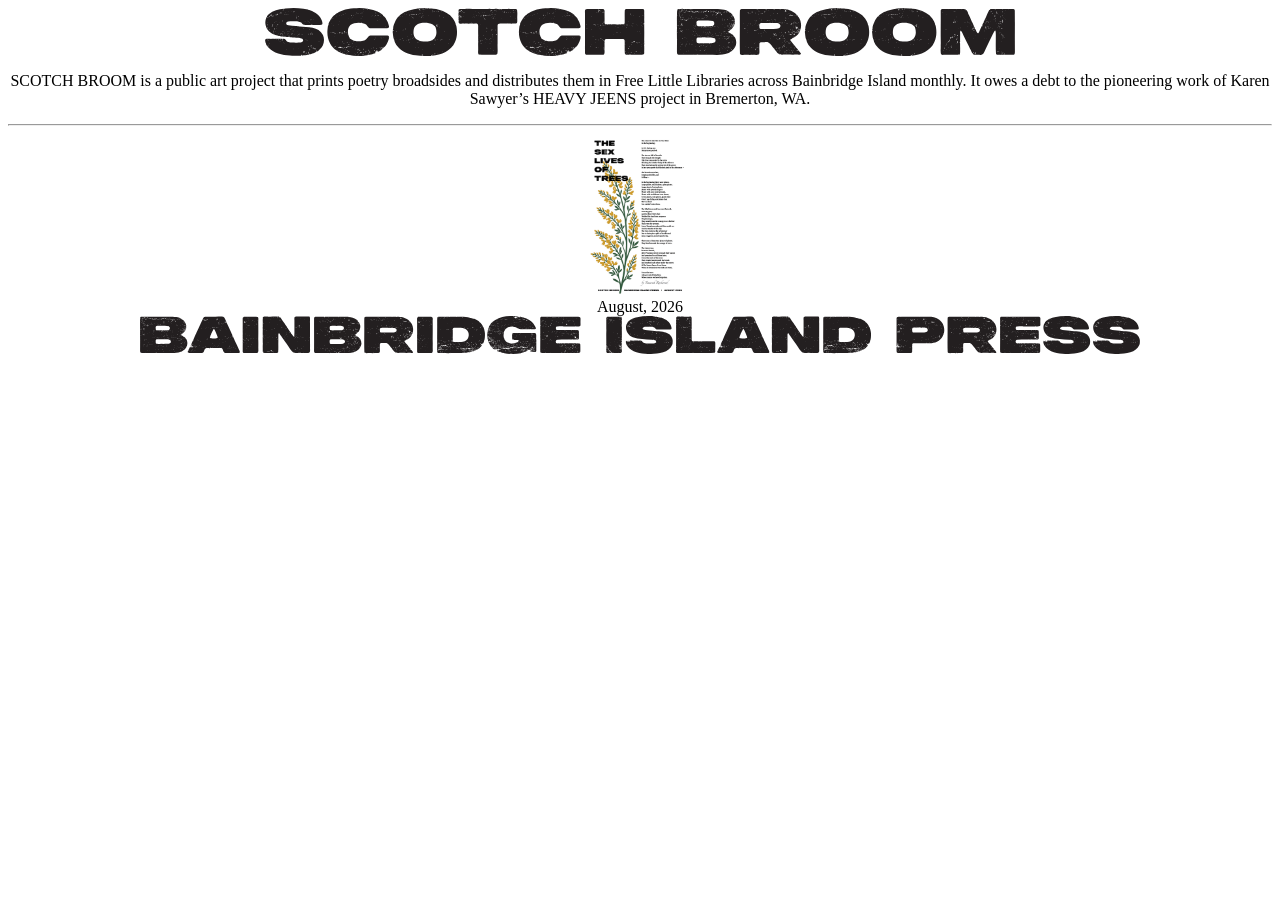
==== index.html @ 5f55afc4 "ScotchBroom v1 Signed-off-by: Ben Rockwood <benr@cuddletech.com>" ====
<html>
<body>
<center>
<img src="images/ScotchBroom-wordmark.svg" width=750>
<p>
SCOTCH BROOM is a public art project that prints poetry broadsides and distributes them in Free Little Libraries across Bainbridge Island monthly.  It owes a debt to the pioneering work of Karen Sawyer’s HEAVY JEENS project in Bremerton, WA.  
</p>
<hr>
<a href="posters/SBPoster-AUG26-v2.png" style="text-decoration: none;"><img src="posters/SBPoster-AUG26-v2.jpg" width=100></a>
<br>
August, 2026
</hr>
<center>
<img src="images/BIP-wordmark.svg" width=1000>
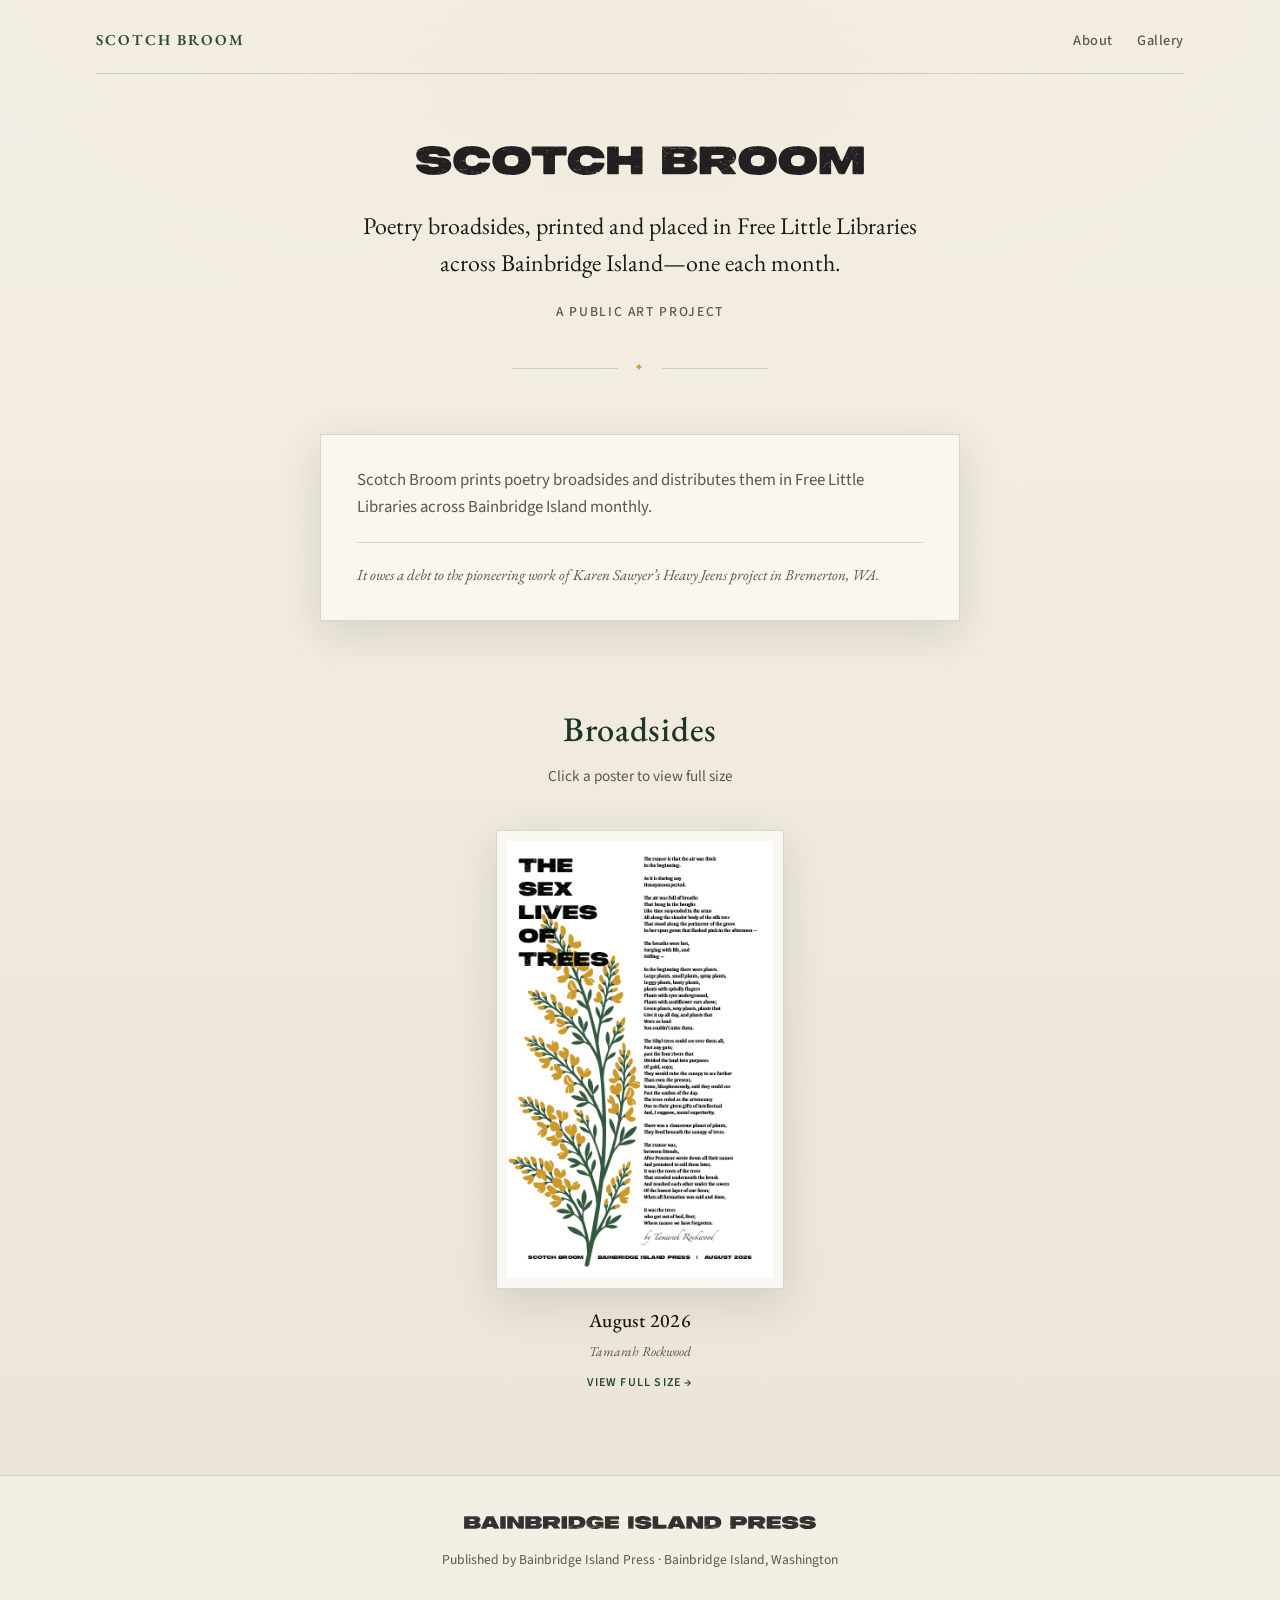
==== commit f1bedb02: "ScotchBroom v2 Signed-off-by: Ben Rockwood <benr@cuddletech.com>" ====
--- a/index.html
+++ b/index.html
@@ -1,14 +1,478 @@
-<html>
+<!DOCTYPE html>
+<html lang="en">
+<head>
+  <meta charset="utf-8">
+  <meta name="viewport" content="width=device-width, initial-scale=1">
+  <title>Scotch Broom — Bainbridge Island Press</title>
+  <meta name="description" content="Scotch Broom is a public art project that prints poetry broadsides and distributes them in Free Little Libraries across Bainbridge Island monthly.">
+  <link rel="preconnect" href="https://fonts.googleapis.com">
+  <link rel="preconnect" href="https://fonts.gstatic.com" crossorigin>
+  <link href="https://fonts.googleapis.com/css2?family=EB+Garamond:ital,wght@0,400;0,500;0,600;1,400&family=Source+Sans+3:wght@400;500;600&display=swap" rel="stylesheet">
+  <style>
+    :root {
+      --cream: #f4efe6;
+      --cream-dark: #ebe4d6;
+      --paper: #faf7f0;
+      --ink: #1c1a17;
+      --ink-muted: #5c564c;
+      --green: #2a4a38;
+      --green-deep: #1e3529;
+      --gold: #c9a227;
+      --gold-soft: #e8d59a;
+      --rule: rgba(42, 74, 56, 0.18);
+      --shadow: 0 12px 40px rgba(28, 26, 23, 0.12);
+      --radius: 2px;
+      --max: 68rem;
+      --measure: 38rem;
+    }
+
+    *, *::before, *::after {
+      box-sizing: border-box;
+    }
+
+    html {
+      scroll-behavior: smooth;
+    }
+
+    body {
+      margin: 0;
+      font-family: "Source Sans 3", system-ui, sans-serif;
+      font-size: 1.0625rem;
+      line-height: 1.65;
+      color: var(--ink);
+      background:
+        radial-gradient(ellipse 120% 80% at 50% -20%, rgba(201, 162, 39, 0.08), transparent 55%),
+        linear-gradient(180deg, var(--cream) 0%, var(--cream-dark) 100%);
+      min-height: 100vh;
+    }
+
+    img {
+      max-width: 100%;
+      height: auto;
+      display: block;
+    }
+
+    .visually-hidden {
+      position: absolute;
+      width: 1px;
+      height: 1px;
+      padding: 0;
+      margin: -1px;
+      overflow: hidden;
+      clip: rect(0, 0, 0, 0);
+      white-space: nowrap;
+      border: 0;
+    }
+
+    a {
+      color: var(--green);
+      text-decoration-thickness: 1px;
+      text-underline-offset: 0.18em;
+      transition: color 0.15s ease;
+    }
+
+    a:hover {
+      color: var(--green-deep);
+    }
+
+    /* —— Layout —— */
+    .wrap {
+      width: min(100% - 2.5rem, var(--max));
+      margin-inline: auto;
+    }
+
+    /* —— Header —— */
+    .site-header {
+      padding: 1.75rem 0 0;
+    }
+
+    .site-header .wrap {
+      display: flex;
+      align-items: center;
+      justify-content: space-between;
+      gap: 1rem;
+      padding-bottom: 1.25rem;
+      border-bottom: 1px solid var(--rule);
+    }
+
+    .brand-mark {
+      font-family: "EB Garamond", Georgia, serif;
+      font-size: 0.95rem;
+      font-weight: 600;
+      letter-spacing: 0.14em;
+      text-transform: uppercase;
+      color: var(--green);
+      text-decoration: none;
+    }
+
+    .brand-mark:hover {
+      color: var(--green-deep);
+    }
+
+    .nav {
+      display: flex;
+      gap: 1.5rem;
+      font-size: 0.9rem;
+      font-weight: 500;
+      letter-spacing: 0.04em;
+    }
+
+    .nav a {
+      color: var(--ink-muted);
+      text-decoration: none;
+    }
+
+    .nav a:hover {
+      color: var(--green);
+    }
+
+    /* —— Hero —— */
+    .hero {
+      padding: 4.5rem 0 3.5rem;
+      text-align: center;
+    }
+
+    .hero-wordmark {
+      width: min(100%, 28rem);
+      margin: 0 auto 2rem;
+    }
+
+    .hero-lede {
+      font-family: "EB Garamond", Georgia, serif;
+      font-size: clamp(1.25rem, 2.4vw, 1.5rem);
+      font-weight: 400;
+      line-height: 1.55;
+      color: var(--ink);
+      max-width: 36rem;
+      margin: 0 auto 1.25rem;
+    }
+
+    .hero-meta {
+      font-size: 0.85rem;
+      font-weight: 500;
+      letter-spacing: 0.12em;
+      text-transform: uppercase;
+      color: var(--ink-muted);
+    }
+
+    .hero-ornament {
+      display: flex;
+      align-items: center;
+      justify-content: center;
+      gap: 1rem;
+      margin: 2.25rem auto 0;
+      max-width: 16rem;
+      color: var(--gold);
+    }
+
+    .hero-ornament::before,
+    .hero-ornament::after {
+      content: "";
+      flex: 1;
+      height: 1px;
+      background: var(--rule);
+    }
+
+    .hero-ornament span {
+      font-size: 0.7rem;
+      letter-spacing: 0.2em;
+    }
+
+    /* —— About —— */
+    .about {
+      padding: 0 0 4rem;
+    }
+
+    .about-card {
+      max-width: 40rem;
+      margin: 0 auto;
+      padding: 2rem 2.25rem;
+      background: var(--paper);
+      border: 1px solid var(--rule);
+      box-shadow: var(--shadow);
+    }
+
+    .about-card p {
+      margin: 0;
+      color: var(--ink-muted);
+      font-size: 1.05rem;
+    }
+
+    .about-card p + p {
+      margin-top: 1rem;
+    }
+
+    .about-card .credit {
+      margin-top: 1.25rem;
+      padding-top: 1.25rem;
+      border-top: 1px solid var(--rule);
+      font-size: 0.95rem;
+      font-style: italic;
+      font-family: "EB Garamond", Georgia, serif;
+      color: var(--ink-muted);
+    }
+
+    /* —— Gallery —— */
+    .gallery {
+      padding: 1rem 0 5rem;
+    }
+
+    .section-head {
+      text-align: center;
+      margin-bottom: 2.5rem;
+    }
+
+    .section-head h2 {
+      font-family: "EB Garamond", Georgia, serif;
+      font-size: clamp(1.75rem, 3vw, 2.15rem);
+      font-weight: 500;
+      letter-spacing: 0.02em;
+      margin: 0 0 0.4rem;
+      color: var(--green-deep);
+    }
+
+    .section-head p {
+      margin: 0;
+      font-size: 0.95rem;
+      color: var(--ink-muted);
+    }
+
+    .poster-grid {
+      display: grid;
+      grid-template-columns: repeat(auto-fill, minmax(14rem, 1fr));
+      gap: 2rem;
+      max-width: 48rem;
+      margin: 0 auto;
+      justify-items: center;
+    }
+
+    /* Single issue: center it more generously */
+    .poster-grid:has(.poster-card:only-child) {
+      grid-template-columns: minmax(14rem, 18rem);
+      justify-content: center;
+    }
+
+    .poster-card {
+      width: 100%;
+      text-align: center;
+    }
+
+    .poster-link {
+      display: block;
+      text-decoration: none;
+      color: inherit;
+    }
+
+    .poster-frame {
+      position: relative;
+      background: var(--paper);
+      padding: 0.65rem;
+      border: 1px solid var(--rule);
+      box-shadow: var(--shadow);
+      transition: transform 0.25s ease, box-shadow 0.25s ease;
+    }
+
+    .poster-link:hover .poster-frame,
+    .poster-link:focus-visible .poster-frame {
+      transform: translateY(-4px);
+      box-shadow: 0 18px 48px rgba(28, 26, 23, 0.16);
+    }
+
+    .poster-link:focus-visible {
+      outline: none;
+    }
+
+    .poster-link:focus-visible .poster-frame {
+      outline: 2px solid var(--green);
+      outline-offset: 3px;
+    }
+
+    .poster-frame img {
+      width: 100%;
+      aspect-ratio: 612 / 1008;
+      object-fit: cover;
+      background: #f0ebe0;
+    }
+
+    .poster-caption {
+      margin-top: 1rem;
+    }
+
+    .poster-caption .month {
+      font-family: "EB Garamond", Georgia, serif;
+      font-size: 1.2rem;
+      font-weight: 500;
+      color: var(--ink);
+      letter-spacing: 0.02em;
+    }
+
+    .poster-caption .artist {
+      display: block;
+      margin-top: 0.2rem;
+      font-size: 0.85rem;
+      color: var(--ink-muted);
+      font-style: italic;
+      font-family: "EB Garamond", Georgia, serif;
+    }
+
+    .poster-caption .action {
+      display: inline-block;
+      margin-top: 0.65rem;
+      font-size: 0.75rem;
+      font-weight: 600;
+      letter-spacing: 0.1em;
+      text-transform: uppercase;
+      color: var(--green);
+    }
+
+    .poster-link:hover .action {
+      color: var(--green-deep);
+    }
+
+    /* —— Footer —— */
+    .site-footer {
+      border-top: 1px solid var(--rule);
+      padding: 2.5rem 0 3rem;
+      background: rgba(250, 247, 240, 0.55);
+    }
+
+    .footer-inner {
+      display: flex;
+      flex-direction: column;
+      align-items: center;
+      gap: 1.25rem;
+      text-align: center;
+    }
+
+    .footer-logo {
+      width: min(100%, 22rem);
+      opacity: 0.92;
+    }
+
+    .footer-text {
+      margin: 0;
+      font-size: 0.85rem;
+      color: var(--ink-muted);
+      max-width: 28rem;
+      line-height: 1.55;
+    }
+
+    .footer-text a {
+      font-weight: 500;
+    }
+
+    /* —— Responsive —— */
+    @media (max-width: 520px) {
+      .site-header .wrap {
+        flex-direction: column;
+        align-items: flex-start;
+        gap: 0.75rem;
+      }
+
+      .hero {
+        padding: 3rem 0 2.5rem;
+      }
+
+      .about-card {
+        padding: 1.5rem 1.35rem;
+      }
+    }
+
+    @media (prefers-reduced-motion: reduce) {
+      html {
+        scroll-behavior: auto;
+      }
+
+      .poster-frame {
+        transition: none;
+      }
+
+      .poster-link:hover .poster-frame {
+        transform: none;
+      }
+    }
+  </style>
+</head>
 <body>
-<center>
-<img src="images/ScotchBroom-wordmark.svg" width=750>
-<p>
-SCOTCH BROOM is a public art project that prints poetry broadsides and distributes them in Free Little Libraries across Bainbridge Island monthly.  It owes a debt to the pioneering work of Karen Sawyer’s HEAVY JEENS project in Bremerton, WA.  
-</p>
-<hr>
-<a href="posters/SBPoster-AUG26-v2.png" style="text-decoration: none;"><img src="posters/SBPoster-AUG26-v2.jpg" width=100></a>
-<br>
-August, 2026
-</hr>
-<center>
-<img src="images/BIP-wordmark.svg" width=1000>
+  <header class="site-header">
+    <div class="wrap">
+      <a class="brand-mark" href="#">Scotch Broom</a>
+      <nav class="nav" aria-label="Primary">
+        <a href="#about">About</a>
+        <a href="#gallery">Gallery</a>
+      </nav>
+    </div>
+  </header>
+
+  <main>
+    <section class="hero wrap" aria-labelledby="hero-title">
+      <h1 id="hero-title" class="visually-hidden">Scotch Broom</h1>
+      <img
+        class="hero-wordmark"
+        src="images/ScotchBroom-wordmark.svg"
+        alt="Scotch Broom"
+        width="448"
+      >
+      <p class="hero-lede">
+        Poetry broadsides, printed and placed in Free Little Libraries across Bainbridge Island—one each month.
+      </p>
+      <p class="hero-meta">A public art project</p>
+      <div class="hero-ornament" aria-hidden="true"><span>✦</span></div>
+    </section>
+
+    <section class="about wrap" id="about" aria-labelledby="about-title">
+      <h2 id="about-title" class="visually-hidden">About</h2>
+      <div class="about-card">
+        <p>
+          Scotch Broom prints poetry broadsides and distributes them in Free Little Libraries across Bainbridge Island monthly.
+        </p>
+        <p class="credit">
+          It owes a debt to the pioneering work of Karen Sawyer’s Heavy Jeens project in Bremerton, WA.
+        </p>
+      </div>
+    </section>
+
+    <section class="gallery wrap" id="gallery" aria-labelledby="gallery-title">
+      <div class="section-head">
+        <h2 id="gallery-title">Broadsides</h2>
+        <p>Click a poster to view full size</p>
+      </div>
+
+      <div class="poster-grid">
+        <article class="poster-card">
+          <a class="poster-link" href="posters/SBPoster-AUG26-v2.png" target="_blank" rel="noopener noreferrer">
+            <div class="poster-frame">
+              <img
+                src="posters/SBPoster-AUG26-v2.jpg"
+                alt="Poetry broadside: The Sex Lives of Trees by Tamarah Rockwood, August 2026"
+                width="612"
+                height="1008"
+                loading="lazy"
+              >
+            </div>
+            <div class="poster-caption">
+              <span class="month">August 2026</span>
+              <span class="artist">Tamarah Rockwood</span>
+              <span class="action">View full size →</span>
+            </div>
+          </a>
+        </article>
+      </div>
+    </section>
+  </main>
+
+  <footer class="site-footer">
+    <div class="wrap footer-inner">
+      <img
+        class="footer-logo"
+        src="images/BIP-wordmark.svg"
+        alt="Bainbridge Island Press"
+        width="352"
+      >
+      <p class="footer-text">
+        Published by Bainbridge Island Press · Bainbridge Island, Washington
+      </p>
+    </div>
+  </footer>
+</body>
+</html>
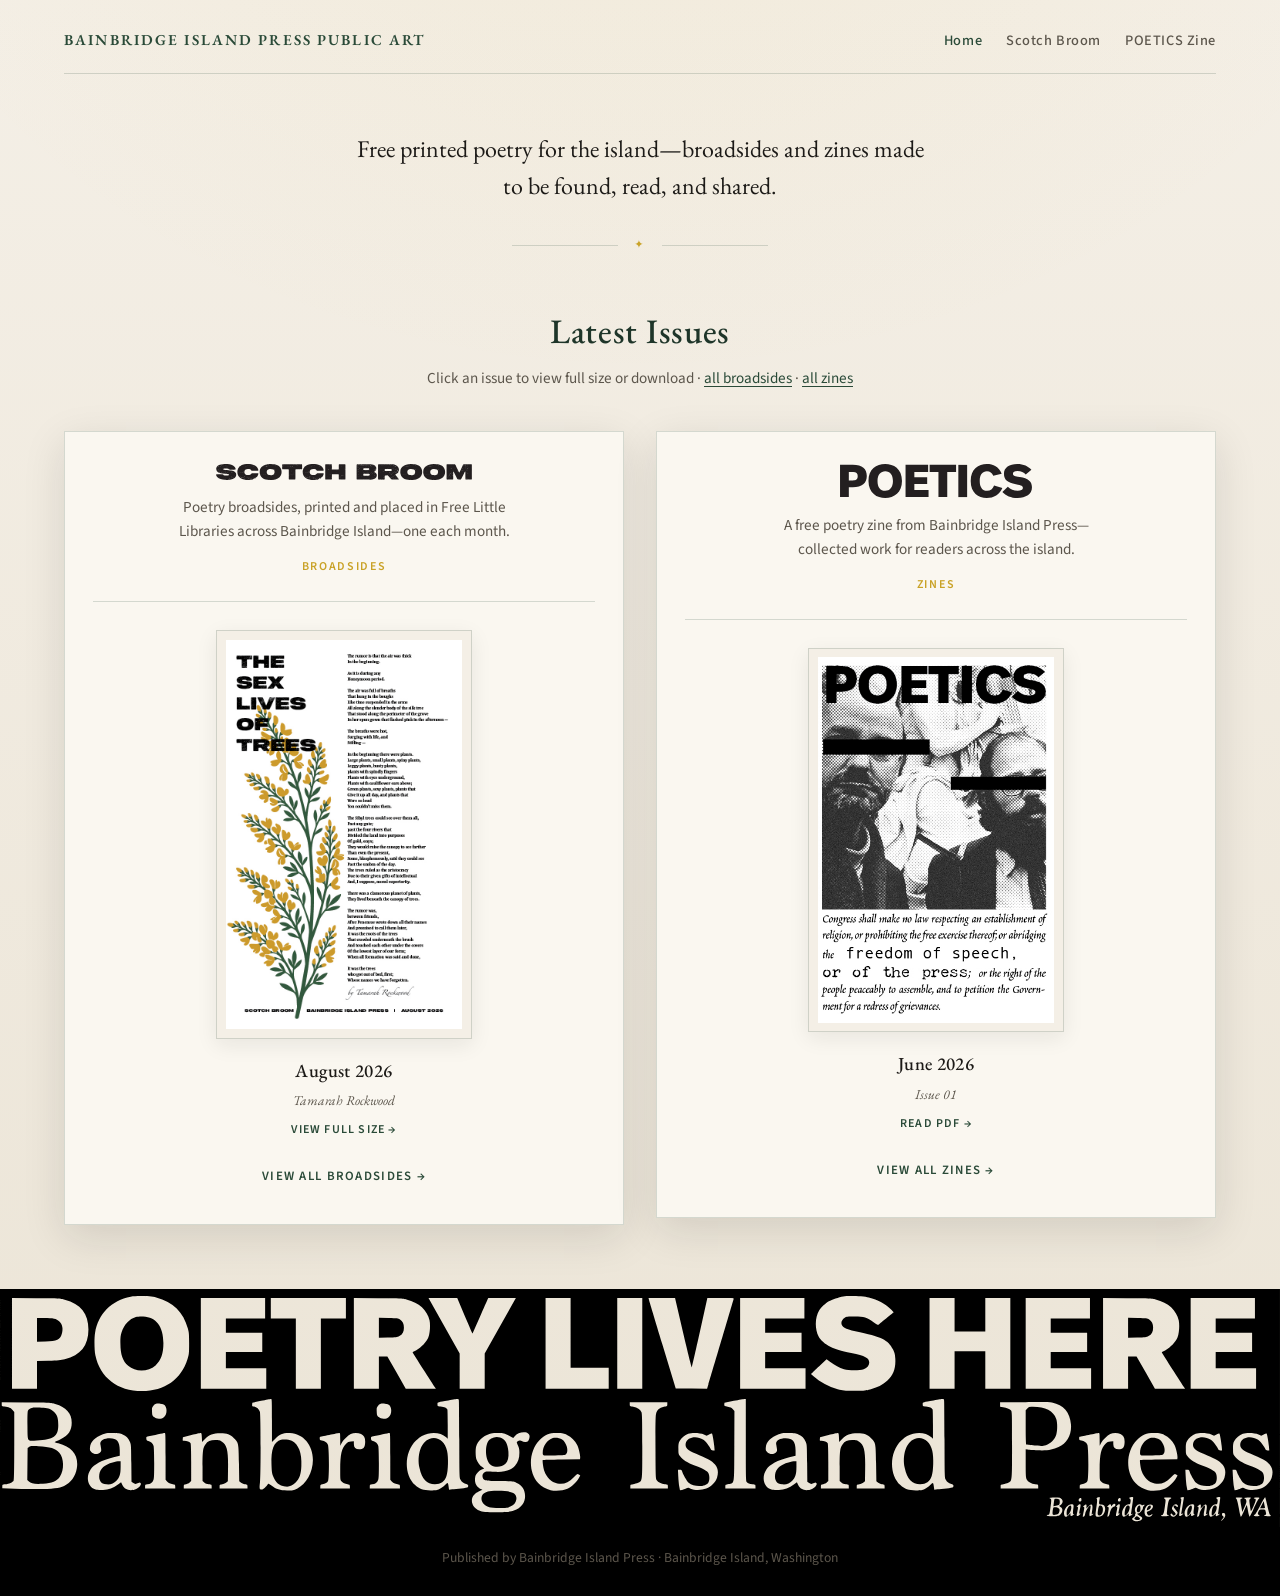
==== commit d8911ba6: "Mark 2 Signed-off-by: Ben Rockwood <benr@cuddletech.com>" ====
--- a/index.html
+++ b/index.html
@@ -3,476 +3,143 @@
 <head>
   <meta charset="utf-8">
   <meta name="viewport" content="width=device-width, initial-scale=1">
-  <title>Scotch Broom — Bainbridge Island Press</title>
-  <meta name="description" content="Scotch Broom is a public art project that prints poetry broadsides and distributes them in Free Little Libraries across Bainbridge Island monthly.">
+  <title>Public Art — Bainbridge Island Press</title>
+  <meta name="description" content="Public art projects from Bainbridge Island Press: Scotch Broom poetry broadsides and POETICS zines, placed across Bainbridge Island.">
   <link rel="preconnect" href="https://fonts.googleapis.com">
   <link rel="preconnect" href="https://fonts.gstatic.com" crossorigin>
   <link href="https://fonts.googleapis.com/css2?family=EB+Garamond:ital,wght@0,400;0,500;0,600;1,400&family=Source+Sans+3:wght@400;500;600&display=swap" rel="stylesheet">
-  <style>
-    :root {
-      --cream: #f4efe6;
-      --cream-dark: #ebe4d6;
-      --paper: #faf7f0;
-      --ink: #1c1a17;
-      --ink-muted: #5c564c;
-      --green: #2a4a38;
-      --green-deep: #1e3529;
-      --gold: #c9a227;
-      --gold-soft: #e8d59a;
-      --rule: rgba(42, 74, 56, 0.18);
-      --shadow: 0 12px 40px rgba(28, 26, 23, 0.12);
-      --radius: 2px;
-      --max: 68rem;
-      --measure: 38rem;
-    }
-
-    *, *::before, *::after {
-      box-sizing: border-box;
-    }
-
-    html {
-      scroll-behavior: smooth;
-    }
-
-    body {
-      margin: 0;
-      font-family: "Source Sans 3", system-ui, sans-serif;
-      font-size: 1.0625rem;
-      line-height: 1.65;
-      color: var(--ink);
-      background:
-        radial-gradient(ellipse 120% 80% at 50% -20%, rgba(201, 162, 39, 0.08), transparent 55%),
-        linear-gradient(180deg, var(--cream) 0%, var(--cream-dark) 100%);
-      min-height: 100vh;
-    }
-
-    img {
-      max-width: 100%;
-      height: auto;
-      display: block;
-    }
-
-    .visually-hidden {
-      position: absolute;
-      width: 1px;
-      height: 1px;
-      padding: 0;
-      margin: -1px;
-      overflow: hidden;
-      clip: rect(0, 0, 0, 0);
-      white-space: nowrap;
-      border: 0;
-    }
-
-    a {
-      color: var(--green);
-      text-decoration-thickness: 1px;
-      text-underline-offset: 0.18em;
-      transition: color 0.15s ease;
-    }
-
-    a:hover {
-      color: var(--green-deep);
-    }
-
-    /* —— Layout —— */
-    .wrap {
-      width: min(100% - 2.5rem, var(--max));
-      margin-inline: auto;
-    }
-
-    /* —— Header —— */
-    .site-header {
-      padding: 1.75rem 0 0;
-    }
-
-    .site-header .wrap {
-      display: flex;
-      align-items: center;
-      justify-content: space-between;
-      gap: 1rem;
-      padding-bottom: 1.25rem;
-      border-bottom: 1px solid var(--rule);
-    }
-
-    .brand-mark {
-      font-family: "EB Garamond", Georgia, serif;
-      font-size: 0.95rem;
-      font-weight: 600;
-      letter-spacing: 0.14em;
-      text-transform: uppercase;
-      color: var(--green);
-      text-decoration: none;
-    }
-
-    .brand-mark:hover {
-      color: var(--green-deep);
-    }
-
-    .nav {
-      display: flex;
-      gap: 1.5rem;
-      font-size: 0.9rem;
-      font-weight: 500;
-      letter-spacing: 0.04em;
-    }
-
-    .nav a {
-      color: var(--ink-muted);
-      text-decoration: none;
-    }
-
-    .nav a:hover {
-      color: var(--green);
-    }
-
-    /* —— Hero —— */
-    .hero {
-      padding: 4.5rem 0 3.5rem;
-      text-align: center;
-    }
-
-    .hero-wordmark {
-      width: min(100%, 28rem);
-      margin: 0 auto 2rem;
-    }
-
-    .hero-lede {
-      font-family: "EB Garamond", Georgia, serif;
-      font-size: clamp(1.25rem, 2.4vw, 1.5rem);
-      font-weight: 400;
-      line-height: 1.55;
-      color: var(--ink);
-      max-width: 36rem;
-      margin: 0 auto 1.25rem;
-    }
-
-    .hero-meta {
-      font-size: 0.85rem;
-      font-weight: 500;
-      letter-spacing: 0.12em;
-      text-transform: uppercase;
-      color: var(--ink-muted);
-    }
-
-    .hero-ornament {
-      display: flex;
-      align-items: center;
-      justify-content: center;
-      gap: 1rem;
-      margin: 2.25rem auto 0;
-      max-width: 16rem;
-      color: var(--gold);
-    }
-
-    .hero-ornament::before,
-    .hero-ornament::after {
-      content: "";
-      flex: 1;
-      height: 1px;
-      background: var(--rule);
-    }
-
-    .hero-ornament span {
-      font-size: 0.7rem;
-      letter-spacing: 0.2em;
-    }
-
-    /* —— About —— */
-    .about {
-      padding: 0 0 4rem;
-    }
-
-    .about-card {
-      max-width: 40rem;
-      margin: 0 auto;
-      padding: 2rem 2.25rem;
-      background: var(--paper);
-      border: 1px solid var(--rule);
-      box-shadow: var(--shadow);
-    }
-
-    .about-card p {
-      margin: 0;
-      color: var(--ink-muted);
-      font-size: 1.05rem;
-    }
-
-    .about-card p + p {
-      margin-top: 1rem;
-    }
-
-    .about-card .credit {
-      margin-top: 1.25rem;
-      padding-top: 1.25rem;
-      border-top: 1px solid var(--rule);
-      font-size: 0.95rem;
-      font-style: italic;
-      font-family: "EB Garamond", Georgia, serif;
-      color: var(--ink-muted);
-    }
-
-    /* —— Gallery —— */
-    .gallery {
-      padding: 1rem 0 5rem;
-    }
-
-    .section-head {
-      text-align: center;
-      margin-bottom: 2.5rem;
-    }
-
-    .section-head h2 {
-      font-family: "EB Garamond", Georgia, serif;
-      font-size: clamp(1.75rem, 3vw, 2.15rem);
-      font-weight: 500;
-      letter-spacing: 0.02em;
-      margin: 0 0 0.4rem;
-      color: var(--green-deep);
-    }
-
-    .section-head p {
-      margin: 0;
-      font-size: 0.95rem;
-      color: var(--ink-muted);
-    }
-
-    .poster-grid {
-      display: grid;
-      grid-template-columns: repeat(auto-fill, minmax(14rem, 1fr));
-      gap: 2rem;
-      max-width: 48rem;
-      margin: 0 auto;
-      justify-items: center;
-    }
-
-    /* Single issue: center it more generously */
-    .poster-grid:has(.poster-card:only-child) {
-      grid-template-columns: minmax(14rem, 18rem);
-      justify-content: center;
-    }
-
-    .poster-card {
-      width: 100%;
-      text-align: center;
-    }
-
-    .poster-link {
-      display: block;
-      text-decoration: none;
-      color: inherit;
-    }
-
-    .poster-frame {
-      position: relative;
-      background: var(--paper);
-      padding: 0.65rem;
-      border: 1px solid var(--rule);
-      box-shadow: var(--shadow);
-      transition: transform 0.25s ease, box-shadow 0.25s ease;
-    }
-
-    .poster-link:hover .poster-frame,
-    .poster-link:focus-visible .poster-frame {
-      transform: translateY(-4px);
-      box-shadow: 0 18px 48px rgba(28, 26, 23, 0.16);
-    }
-
-    .poster-link:focus-visible {
-      outline: none;
-    }
-
-    .poster-link:focus-visible .poster-frame {
-      outline: 2px solid var(--green);
-      outline-offset: 3px;
-    }
-
-    .poster-frame img {
-      width: 100%;
-      aspect-ratio: 612 / 1008;
-      object-fit: cover;
-      background: #f0ebe0;
-    }
-
-    .poster-caption {
-      margin-top: 1rem;
-    }
-
-    .poster-caption .month {
-      font-family: "EB Garamond", Georgia, serif;
-      font-size: 1.2rem;
-      font-weight: 500;
-      color: var(--ink);
-      letter-spacing: 0.02em;
-    }
-
-    .poster-caption .artist {
-      display: block;
-      margin-top: 0.2rem;
-      font-size: 0.85rem;
-      color: var(--ink-muted);
-      font-style: italic;
-      font-family: "EB Garamond", Georgia, serif;
-    }
-
-    .poster-caption .action {
-      display: inline-block;
-      margin-top: 0.65rem;
-      font-size: 0.75rem;
-      font-weight: 600;
-      letter-spacing: 0.1em;
-      text-transform: uppercase;
-      color: var(--green);
-    }
-
-    .poster-link:hover .action {
-      color: var(--green-deep);
-    }
-
-    /* —— Footer —— */
-    .site-footer {
-      border-top: 1px solid var(--rule);
-      padding: 2.5rem 0 3rem;
-      background: rgba(250, 247, 240, 0.55);
-    }
-
-    .footer-inner {
-      display: flex;
-      flex-direction: column;
-      align-items: center;
-      gap: 1.25rem;
-      text-align: center;
-    }
-
-    .footer-logo {
-      width: min(100%, 22rem);
-      opacity: 0.92;
-    }
-
-    .footer-text {
-      margin: 0;
-      font-size: 0.85rem;
-      color: var(--ink-muted);
-      max-width: 28rem;
-      line-height: 1.55;
-    }
-
-    .footer-text a {
-      font-weight: 500;
-    }
-
-    /* —— Responsive —— */
-    @media (max-width: 520px) {
-      .site-header .wrap {
-        flex-direction: column;
-        align-items: flex-start;
-        gap: 0.75rem;
-      }
-
-      .hero {
-        padding: 3rem 0 2.5rem;
-      }
-
-      .about-card {
-        padding: 1.5rem 1.35rem;
-      }
-    }
-
-    @media (prefers-reduced-motion: reduce) {
-      html {
-        scroll-behavior: auto;
-      }
-
-      .poster-frame {
-        transition: none;
-      }
-
-      .poster-link:hover .poster-frame {
-        transform: none;
-      }
-    }
-  </style>
+  <link rel="stylesheet" href="css/site.css">
 </head>
 <body>
   <header class="site-header">
     <div class="wrap">
-      <a class="brand-mark" href="#">Scotch Broom</a>
+      <a class="brand-mark" href="/">Bainbridge Island Press Public Art</a>
       <nav class="nav" aria-label="Primary">
-        <a href="#about">About</a>
-        <a href="#gallery">Gallery</a>
+        <a href="/" aria-current="page">Home</a>
+        <a href="/scotch-broom/">Scotch Broom</a>
+        <a href="/poetics-zine/">POETICS Zine</a>
       </nav>
     </div>
   </header>
 
   <main>
     <section class="hero wrap" aria-labelledby="hero-title">
-      <h1 id="hero-title" class="visually-hidden">Scotch Broom</h1>
-      <img
-        class="hero-wordmark"
-        src="images/ScotchBroom-wordmark.svg"
-        alt="Scotch Broom"
-        width="448"
-      >
+      <h1 id="hero-title" class="visually-hidden">Bainbridge Island Press Public Art</h1>
       <p class="hero-lede">
-        Poetry broadsides, printed and placed in Free Little Libraries across Bainbridge Island—one each month.
+        Free printed poetry for the island—broadsides and zines made to be found, read, and shared.
       </p>
-      <p class="hero-meta">A public art project</p>
       <div class="hero-ornament" aria-hidden="true"><span>✦</span></div>
     </section>
 
-    <section class="about wrap" id="about" aria-labelledby="about-title">
-      <h2 id="about-title" class="visually-hidden">About</h2>
-      <div class="about-card">
-        <p>
-          Scotch Broom prints poetry broadsides and distributes them in Free Little Libraries across Bainbridge Island monthly.
-        </p>
-        <p class="credit">
-          It owes a debt to the pioneering work of Karen Sawyer’s Heavy Jeens project in Bremerton, WA.
-        </p>
-      </div>
-    </section>
-
-    <section class="gallery wrap" id="gallery" aria-labelledby="gallery-title">
+    <section class="projects wrap" id="projects" aria-labelledby="projects-title">
       <div class="section-head">
-        <h2 id="gallery-title">Broadsides</h2>
-        <p>Click a poster to view full size</p>
+        <h2 id="projects-title">Latest Issues</h2>
+        <p>Click an issue to view full size or download · <a href="/scotch-broom/">all broadsides</a> · <a href="/poetics-zine/">all zines</a></p>
       </div>
 
-      <div class="poster-grid">
-        <article class="poster-card">
-          <a class="poster-link" href="posters/SBPoster-AUG26-v2.png" target="_blank" rel="noopener noreferrer">
-            <div class="poster-frame">
+      <div class="project-columns">
+        <!-- Scotch Broom -->
+        <section class="project-panel" id="scotch-broom" aria-labelledby="scotch-broom-title">
+          <header class="project-header">
+            <h3 id="scotch-broom-title" class="visually-hidden">Scotch Broom</h3>
+            <a href="/scotch-broom/">
               <img
-                src="posters/SBPoster-AUG26-v2.jpg"
-                alt="Poetry broadside: The Sex Lives of Trees by Tamarah Rockwood, August 2026"
-                width="612"
-                height="1008"
-                loading="lazy"
+                class="project-wordmark"
+                src="images/ScotchBroom-wordmark.svg"
+                alt="Scotch Broom"
+                width="256"
               >
-            </div>
-            <div class="poster-caption">
-              <span class="month">August 2026</span>
-              <span class="artist">Tamarah Rockwood</span>
-              <span class="action">View full size →</span>
-            </div>
-          </a>
-        </article>
+            </a>
+            <p class="project-blurb">
+              Poetry broadsides, printed and placed in Free Little Libraries across Bainbridge Island—one each month.
+            </p>
+            <span class="project-label">Broadsides</span>
+          </header>
+
+          <!-- LATEST:SCOTCH-BROOM:START -->
+          <div class="item-grid">
+            <article class="item-card">
+              <a class="item-link" href="scotch-broom/SBPoster-AUG26-v2.png" target="_blank" rel="noopener noreferrer">
+                <div class="item-frame item-frame--broadside">
+                  <img
+                    src="scotch-broom/SBPoster-AUG26-v2.jpg"
+                    alt="Poetry broadside: The Sex Lives of Trees by Tamarah Rockwood, August 2026"
+                    width="612"
+                    height="1008"
+                    loading="lazy"
+                  >
+                </div>
+                <div class="item-caption">
+                  <span class="month">August 2026</span>
+                  <span class="artist">Tamarah Rockwood</span>
+                  <span class="action">View full size →</span>
+                </div>
+              </a>
+            </article>
+          </div>
+          <!-- LATEST:SCOTCH-BROOM:END -->
+
+          <a class="project-more" href="/scotch-broom/">View all broadsides →</a>
+        </section>
+
+        <!-- POETICS -->
+        <section class="project-panel" id="poetics" aria-labelledby="poetics-title">
+          <header class="project-header">
+            <h3 id="poetics-title" class="visually-hidden">POETICS</h3>
+            <a href="/poetics-zine/">
+              <img
+                class="project-wordmark project-wordmark--poetics"
+                src="images/POETICS-wordmark.svg"
+                alt="POETICS"
+                width="192"
+              >
+            </a>
+            <p class="project-blurb">
+              A free poetry zine from Bainbridge Island Press—collected work for readers across the island.
+            </p>
+            <span class="project-label">Zines</span>
+          </header>
+
+          <!-- LATEST:POETICS:START -->
+          <div class="item-grid">
+            <article class="item-card">
+              <a class="item-link" href="poetics-zine/POETICS-Zine-0626.pdf" target="_blank" rel="noopener noreferrer">
+                <div class="item-frame item-frame--zine">
+                  <img
+                    src="poetics-zine/POETICS-Zine-0626.jpg"
+                    alt="POETICS zine cover: POETICS Zine, June 2026"
+                    width="396"
+                    height="612"
+                    loading="lazy"
+                  >
+                </div>
+                <div class="item-caption">
+                  <span class="month">June 2026</span>
+                  <span class="artist">Issue 01</span>
+                  <span class="action">Read PDF →</span>
+                </div>
+              </a>
+            </article>
+          </div>
+          <!-- LATEST:POETICS:END -->
+
+          <a class="project-more" href="/poetics-zine/">View all zines →</a>
+        </section>
       </div>
     </section>
   </main>
 
   <footer class="site-footer">
-    <div class="wrap footer-inner">
-      <img
-        class="footer-logo"
-        src="images/BIP-wordmark.svg"
-        alt="Bainbridge Island Press"
-        width="352"
-      >
-      <p class="footer-text">
-        Published by Bainbridge Island Press · Bainbridge Island, Washington
-      </p>
-    </div>
+    <img
+      class="footer-banner"
+      src="images/BIP-PoetryLivesHere.svg"
+      alt="Bainbridge Island Press — Poetry Lives Here"
+      width="2250"
+      height="420"
+    >
+    <p class="footer-credit">
+      Published by Bainbridge Island Press · Bainbridge Island, Washington
+    </p>
   </footer>
 </body>
 </html>
--- a/css/site.css
+++ b/css/site.css
@@ -0,0 +1,503 @@
+:root {
+  --cream: #f4efe6;
+  --cream-dark: #ebe4d6;
+  --paper: #faf7f0;
+  --ink: #1c1a17;
+  --ink-muted: #5c564c;
+  --green: #2a4a38;
+  --green-deep: #1e3529;
+  --gold: #c9a227;
+  --gold-soft: #e8d59a;
+  --rule: rgba(42, 74, 56, 0.18);
+  --shadow: 0 12px 40px rgba(28, 26, 23, 0.12);
+  --radius: 2px;
+  --max: 72rem;
+  --measure: 38rem;
+}
+
+*, *::before, *::after {
+  box-sizing: border-box;
+}
+
+html {
+  scroll-behavior: smooth;
+}
+
+body {
+  margin: 0;
+  font-family: "Source Sans 3", system-ui, sans-serif;
+  font-size: 1.0625rem;
+  line-height: 1.65;
+  color: var(--ink);
+  background:
+    radial-gradient(ellipse 120% 80% at 50% -20%, rgba(201, 162, 39, 0.08), transparent 55%),
+    linear-gradient(180deg, var(--cream) 0%, var(--cream-dark) 100%);
+  min-height: 100vh;
+}
+
+img {
+  max-width: 100%;
+  height: auto;
+  display: block;
+}
+
+.visually-hidden {
+  position: absolute;
+  width: 1px;
+  height: 1px;
+  padding: 0;
+  margin: -1px;
+  overflow: hidden;
+  clip: rect(0, 0, 0, 0);
+  white-space: nowrap;
+  border: 0;
+}
+
+a {
+  color: var(--green);
+  text-decoration-thickness: 1px;
+  text-underline-offset: 0.18em;
+  transition: color 0.15s ease;
+}
+
+a:hover {
+  color: var(--green-deep);
+}
+
+/* —— Layout —— */
+.wrap {
+  width: min(100% - 2.5rem, var(--max));
+  margin-inline: auto;
+}
+
+.wrap--narrow {
+  max-width: 42rem;
+}
+
+/* —— Header —— */
+.site-header {
+  padding: 1.75rem 0 0;
+}
+
+.site-header .wrap {
+  display: flex;
+  align-items: center;
+  justify-content: space-between;
+  gap: 1rem;
+  padding-bottom: 1.25rem;
+  border-bottom: 1px solid var(--rule);
+}
+
+.brand-mark {
+  font-family: "EB Garamond", Georgia, serif;
+  font-size: 0.95rem;
+  font-weight: 600;
+  letter-spacing: 0.14em;
+  text-transform: uppercase;
+  color: var(--green);
+  text-decoration: none;
+}
+
+.brand-mark:hover {
+  color: var(--green-deep);
+}
+
+.nav {
+  display: flex;
+  gap: 1.5rem;
+  font-size: 0.9rem;
+  font-weight: 500;
+  letter-spacing: 0.04em;
+}
+
+.nav a {
+  color: var(--ink-muted);
+  text-decoration: none;
+}
+
+.nav a:hover,
+.nav a[aria-current="page"] {
+  color: var(--green);
+}
+
+/* —— Hero —— */
+.hero {
+  padding: 3.5rem 0 1.5rem;
+  text-align: center;
+}
+
+.hero-tag {
+  margin: 0 0 0.85rem;
+  font-size: 0.8rem;
+  font-weight: 600;
+  letter-spacing: 0.16em;
+  text-transform: uppercase;
+  color: var(--ink-muted);
+}
+
+.hero-lede {
+  font-family: "EB Garamond", Georgia, serif;
+  font-size: clamp(1.25rem, 2.4vw, 1.5rem);
+  font-weight: 400;
+  line-height: 1.55;
+  color: var(--ink);
+  max-width: 36rem;
+  margin: 0 auto;
+}
+
+.hero-ornament {
+  display: flex;
+  align-items: center;
+  justify-content: center;
+  gap: 1rem;
+  margin: 2rem auto 0;
+  max-width: 16rem;
+  color: var(--gold);
+}
+
+.hero-ornament::before,
+.hero-ornament::after {
+  content: "";
+  flex: 1;
+  height: 1px;
+  background: var(--rule);
+}
+
+.hero-ornament span {
+  font-size: 0.7rem;
+  letter-spacing: 0.2em;
+}
+
+/* —— Project intro (dedicated pages) —— */
+.project-intro {
+  padding: 3rem 0 2rem;
+  text-align: center;
+}
+
+.project-intro .project-wordmark {
+  width: min(100%, 18rem);
+  margin: 0 auto 1.25rem;
+}
+
+.project-intro .project-wordmark--poetics {
+  width: min(100%, 14rem);
+}
+
+.project-intro h1 {
+  font-family: "EB Garamond", Georgia, serif;
+  font-size: clamp(1.85rem, 3.2vw, 2.35rem);
+  font-weight: 500;
+  letter-spacing: 0.02em;
+  margin: 0 0 0.75rem;
+  color: var(--green-deep);
+}
+
+.project-intro .project-label {
+  display: block;
+  margin-bottom: 1.25rem;
+  font-size: 0.75rem;
+  font-weight: 600;
+  letter-spacing: 0.14em;
+  text-transform: uppercase;
+  color: var(--gold);
+}
+
+.project-description {
+  max-width: var(--measure);
+  margin: 0 auto;
+  font-size: 1.05rem;
+  line-height: 1.7;
+  color: var(--ink-muted);
+  text-align: left;
+}
+
+.project-description p {
+  margin: 0 0 1rem;
+}
+
+.project-description p:last-child {
+  margin-bottom: 0;
+}
+
+.project-description strong {
+  color: var(--ink);
+  font-weight: 600;
+}
+
+/* —— Projects (side-by-side galleries on home) —— */
+.projects {
+  padding: 1.5rem 0 4rem;
+}
+
+.gallery-section {
+  padding: 0 0 4rem;
+}
+
+.section-head {
+  text-align: center;
+  margin-bottom: 2.5rem;
+}
+
+.section-head h2 {
+  font-family: "EB Garamond", Georgia, serif;
+  font-size: clamp(1.75rem, 3vw, 2.15rem);
+  font-weight: 500;
+  letter-spacing: 0.02em;
+  margin: 0 0 0.4rem;
+  color: var(--green-deep);
+}
+
+.section-head p {
+  margin: 0;
+  font-size: 0.95rem;
+  color: var(--ink-muted);
+}
+
+.project-columns {
+  display: grid;
+  grid-template-columns: 1fr 1fr;
+  gap: 2rem;
+  align-items: start;
+}
+
+.project-panel {
+  background: var(--paper);
+  border: 1px solid var(--rule);
+  box-shadow: var(--shadow);
+  padding: 2rem 1.75rem 2.25rem;
+  min-width: 0;
+}
+
+.project-header {
+  text-align: center;
+  margin-bottom: 1.75rem;
+  padding-bottom: 1.5rem;
+  border-bottom: 1px solid var(--rule);
+}
+
+.project-wordmark {
+  width: min(100%, 16rem);
+  margin: 0 auto 1rem;
+}
+
+.project-wordmark--poetics {
+  width: min(100%, 12rem);
+}
+
+.project-blurb {
+  margin: 0;
+  font-size: 0.95rem;
+  line-height: 1.55;
+  color: var(--ink-muted);
+  max-width: 22rem;
+  margin-inline: auto;
+}
+
+.project-label {
+  display: block;
+  margin-top: 0.85rem;
+  font-size: 0.75rem;
+  font-weight: 600;
+  letter-spacing: 0.14em;
+  text-transform: uppercase;
+  color: var(--gold);
+}
+
+.project-more {
+  display: block;
+  margin-top: 1.5rem;
+  text-align: center;
+  font-size: 0.8rem;
+  font-weight: 600;
+  letter-spacing: 0.1em;
+  text-transform: uppercase;
+  text-decoration: none;
+  color: var(--green);
+}
+
+.project-more:hover {
+  color: var(--green-deep);
+}
+
+/* —— Item cards / galleries —— */
+.item-grid {
+  display: grid;
+  grid-template-columns: 1fr;
+  gap: 1.75rem;
+  justify-items: center;
+  max-width: 16rem;
+  margin: 0 auto;
+}
+
+.item-grid--gallery {
+  max-width: none;
+  grid-template-columns: repeat(auto-fill, minmax(14rem, 1fr));
+  gap: 2rem;
+  justify-items: stretch;
+}
+
+.item-card {
+  width: 100%;
+  text-align: center;
+}
+
+.item-link {
+  display: block;
+  text-decoration: none;
+  color: inherit;
+}
+
+.item-frame {
+  position: relative;
+  background: var(--cream);
+  padding: 0.55rem;
+  border: 1px solid var(--rule);
+  box-shadow: 0 6px 20px rgba(28, 26, 23, 0.08);
+  transition: transform 0.25s ease, box-shadow 0.25s ease;
+}
+
+.item-link:hover .item-frame,
+.item-link:focus-visible .item-frame {
+  transform: translateY(-4px);
+  box-shadow: 0 18px 48px rgba(28, 26, 23, 0.16);
+}
+
+.item-link:focus-visible {
+  outline: none;
+}
+
+.item-link:focus-visible .item-frame {
+  outline: 2px solid var(--green);
+  outline-offset: 3px;
+}
+
+.item-frame img {
+  width: 100%;
+  background: #f0ebe0;
+}
+
+/* Broadsides: tall portrait */
+.item-frame--broadside img {
+  aspect-ratio: 612 / 1008;
+  object-fit: cover;
+}
+
+/* Zines: slightly shorter portrait (cover) */
+.item-frame--zine img {
+  aspect-ratio: 396 / 612;
+  object-fit: cover;
+}
+
+.item-caption {
+  margin-top: 1rem;
+}
+
+.item-caption .month {
+  font-family: "EB Garamond", Georgia, serif;
+  font-size: 1.15rem;
+  font-weight: 500;
+  color: var(--ink);
+  letter-spacing: 0.02em;
+}
+
+.item-caption .artist {
+  display: block;
+  margin-top: 0.2rem;
+  font-size: 0.85rem;
+  color: var(--ink-muted);
+  font-style: italic;
+  font-family: "EB Garamond", Georgia, serif;
+}
+
+.item-caption .action {
+  display: inline-block;
+  margin-top: 0.55rem;
+  font-size: 0.75rem;
+  font-weight: 600;
+  letter-spacing: 0.1em;
+  text-transform: uppercase;
+  color: var(--green);
+}
+
+.item-link:hover .action {
+  color: var(--green-deep);
+}
+
+/* —— Footer —— */
+.site-footer {
+  margin: 0;
+  padding: 0;
+  line-height: 0;
+}
+
+.footer-banner {
+  width: 100%;
+  height: auto;
+  display: block;
+}
+
+.footer-credit {
+  margin: 0;
+  padding: 1.25rem 1.25rem 1.75rem;
+  text-align: center;
+  font-size: 0.85rem;
+  color: var(--ink-muted);
+  background: #000;
+  line-height: 1.55;
+}
+
+/* —— Responsive —— */
+@media (max-width: 820px) {
+  .project-columns {
+    grid-template-columns: 1fr;
+    gap: 1.75rem;
+  }
+
+  .item-grid {
+    max-width: 18rem;
+  }
+
+  .item-grid--gallery {
+    max-width: none;
+    grid-template-columns: repeat(auto-fill, minmax(12rem, 1fr));
+  }
+}
+
+@media (max-width: 520px) {
+  .site-header .wrap {
+    flex-direction: column;
+    align-items: flex-start;
+    gap: 0.75rem;
+  }
+
+  .hero {
+    padding: 2.75rem 0 1rem;
+  }
+
+  .project-intro {
+    padding: 2.25rem 0 1.5rem;
+  }
+
+  .project-panel {
+    padding: 1.5rem 1.15rem 1.75rem;
+  }
+
+  .nav {
+    gap: 1rem;
+    flex-wrap: wrap;
+  }
+}
+
+@media (prefers-reduced-motion: reduce) {
+  html {
+    scroll-behavior: auto;
+  }
+
+  .item-frame {
+    transition: none;
+  }
+
+  .item-link:hover .item-frame {
+    transform: none;
+  }
+}
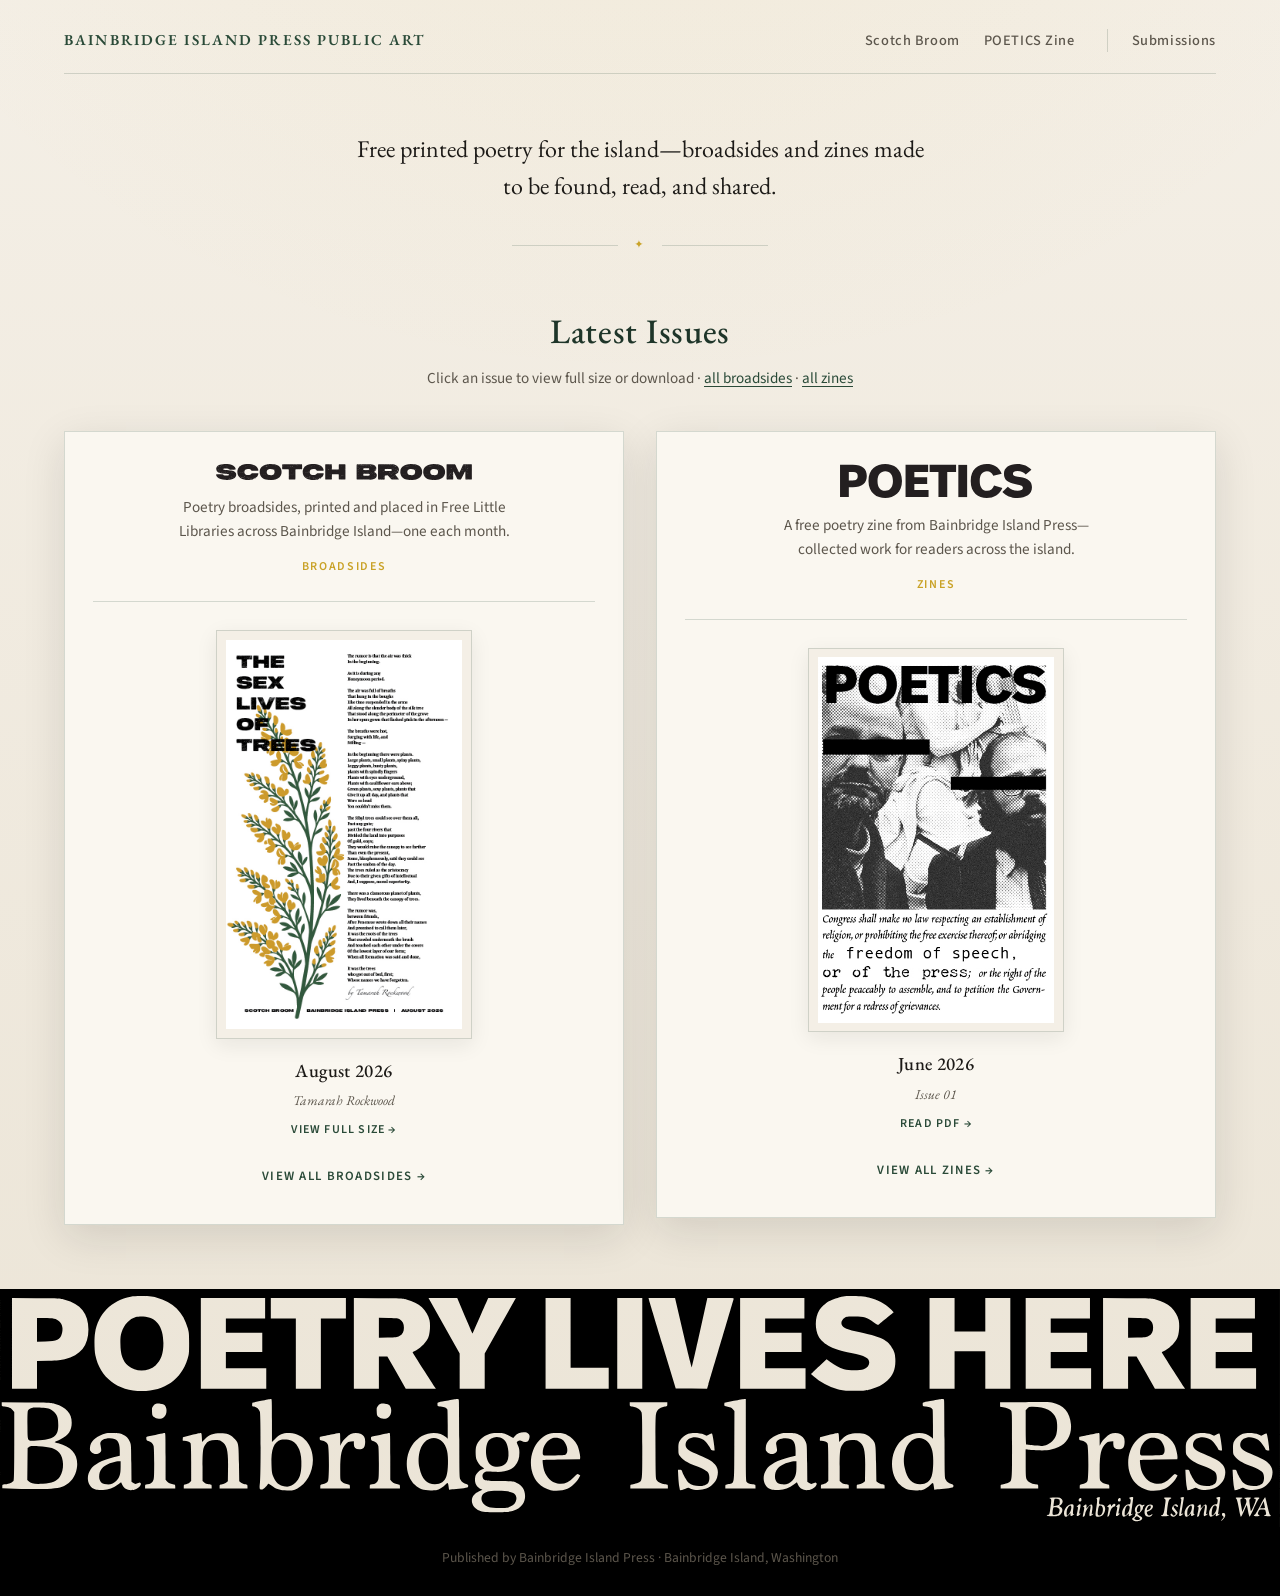
==== commit 4e9866ee: "Favicon and Submissions page Signed-off-by: Ben Rockwood <benr@cuddletech.com>" ====
--- a/index.html
+++ b/index.html
@@ -5,6 +5,7 @@
   <meta name="viewport" content="width=device-width, initial-scale=1">
   <title>Public Art — Bainbridge Island Press</title>
   <meta name="description" content="Public art projects from Bainbridge Island Press: Scotch Broom poetry broadsides and POETICS zines, placed across Bainbridge Island.">
+  <link rel="icon" type="image/png" href="/images/favicon-32x32.png">
   <link rel="preconnect" href="https://fonts.googleapis.com">
   <link rel="preconnect" href="https://fonts.gstatic.com" crossorigin>
   <link href="https://fonts.googleapis.com/css2?family=EB+Garamond:ital,wght@0,400;0,500;0,600;1,400&family=Source+Sans+3:wght@400;500;600&display=swap" rel="stylesheet">
@@ -15,9 +16,9 @@
     <div class="wrap">
       <a class="brand-mark" href="/">Bainbridge Island Press Public Art</a>
       <nav class="nav" aria-label="Primary">
-        <a href="/" aria-current="page">Home</a>
         <a href="/scotch-broom/">Scotch Broom</a>
         <a href="/poetics-zine/">POETICS Zine</a>
+        <a class="nav-end" href="/submissions/">Submissions</a>
       </nav>
     </div>
   </header>
--- a/css/site.css
+++ b/css/site.css
@@ -104,6 +104,7 @@
 
 .nav {
   display: flex;
+  align-items: center;
   gap: 1.5rem;
   font-size: 0.9rem;
   font-weight: 500;
@@ -118,6 +119,26 @@
 .nav a:hover,
 .nav a[aria-current="page"] {
   color: var(--green);
+}
+
+.nav .nav-end {
+  margin-left: 0.5rem;
+  padding-left: 1.5rem;
+  border-left: 1px solid var(--rule);
+}
+
+.project-description .submit-list {
+  margin: 0 0 1rem;
+  padding-left: 1.25rem;
+  color: var(--ink-muted);
+}
+
+.project-description .submit-list li {
+  margin-bottom: 0.45rem;
+}
+
+.project-description .submit-list li:last-child {
+  margin-bottom: 0;
 }
 
 /* —— Hero —— */
